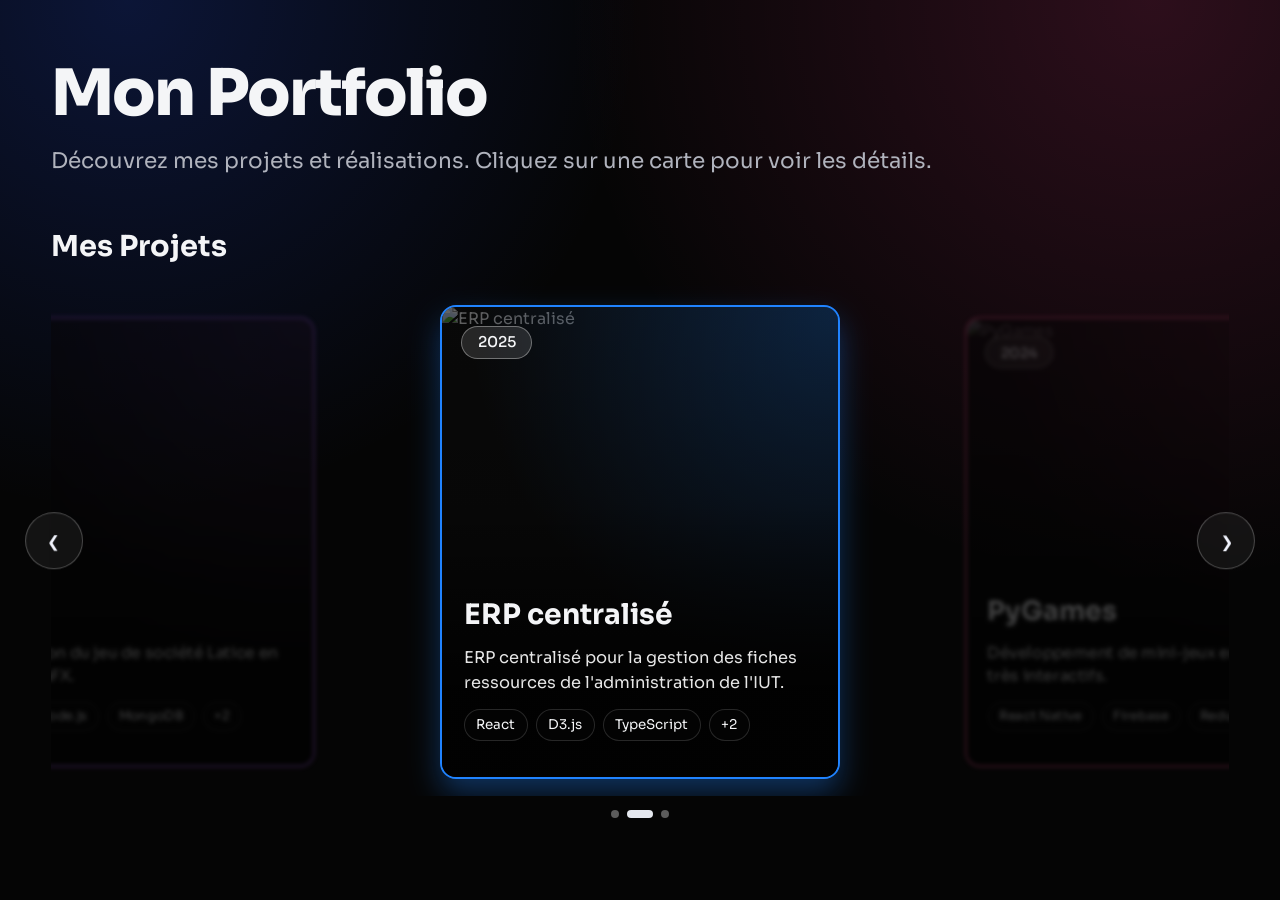
==== index.html @ 29da7b0f "Structure de base du portfolio" ====
<!DOCTYPE html>
<html lang="fr">
<head>
  <meta charset="UTF-8">
  <meta name="viewport" content="width=device-width, initial-scale=1">
  <title>Portfolio - Projets</title>
  <link rel="preconnect" href="https://fonts.googleapis.com">
  <link rel="preconnect" href="https://fonts.gstatic.com" crossorigin>
  <link href="https://fonts.googleapis.com/css2?family=Sora:wght@400;500;600;700;800&display=swap" rel="stylesheet">
  <link href="https://cdn.jsdelivr.net/npm/bootstrap@5.3.8/dist/css/bootstrap.min.css" rel="stylesheet" integrity="sha384-sRIl4kxILFvY47J16cr9ZwB07vP4J8+LH7qKQnuqkuIAvNWLzeN8tE5YBujZqJLB" crossorigin="anonymous">
  <link rel="stylesheet" href="./styles.css">
</head>

<!-- python -m http.server 5500 
    http://localhost:5500/index.html
-->

<body data-page="home">
  <div class="portfolio-shell">
    <header class="hero container-fluid px-0">
      <h1 class="hero-title">Mon Portfolio</h1>
      <p class="hero-subtitle">Découvrez mes projets et réalisations. Cliquez sur une carte pour voir les détails.</p>
    </header>

    <section class="projects-section container-fluid px-0">
      <h2 class="section-title">Mes Projets</h2>
      <div class="cards-carousel" id="projects-carousel">
        <button class="carousel-nav carousel-nav-prev" id="carousel-prev" type="button" aria-label="Projet précédent">
          &#8249;
        </button>
        <div class="cards-scroller" id="cards-scroller" aria-label="Liste des projets"></div>
        <button class="carousel-nav carousel-nav-next" id="carousel-next" type="button" aria-label="Projet suivant">
          &#8250;
        </button>
      </div>
      <div class="carousel-dots" id="carousel-dots" aria-label="Navigation des projets"></div>
    </section>
  </div>

  <script src="./projects.js"></script>
  <script src="./script.js"></script>
</body>
</html>
---- styles.css ----
:root {
  --bg: #050505;
  --surface: #0d0d0d;
  --text: #f4f5f7;
  --muted: #b0b3bd;
  --line: rgba(255, 255, 255, 0.14);
}

* {
  box-sizing: border-box;
}

html,
body {
  min-height: 100%;
}

body {
  margin: 0;
  font-family: "Sora", sans-serif;
  background:
    radial-gradient(circle at 10% 0%, rgba(38, 86, 255, 0.2) 0, rgba(0, 0, 0, 0) 35%),
    radial-gradient(circle at 90% 0%, rgba(255, 64, 146, 0.16) 0, rgba(0, 0, 0, 0) 40%),
    var(--bg);
  color: var(--text);
}

.portfolio-shell {
  padding: 3.5rem clamp(1.25rem, 4vw, 5.5rem) 2.5rem;
}

.hero-title {
  font-size: clamp(2.3rem, 5vw, 4rem);
  font-weight: 800;
  letter-spacing: -0.03em;
  margin: 0 0 0.75rem;
}

.hero-subtitle {
  max-width: 65ch;
  color: var(--muted);
  font-size: clamp(1rem, 1.8vw, 1.35rem);
  margin: 0;
}

.projects-section {
  margin-top: 3.25rem;
  position: relative;
}

.section-title {
  font-size: clamp(1.8rem, 2.2vw, 2.4rem);
  margin: 0 0 1.35rem;
  font-weight: 700;
}

.cards-carousel {
  --card-size: min(78vw, 400px);
  --cards-gap: clamp(2rem, 9vw, 10rem);
  position: relative;
}

.cards-scroller {
  display: flex;
  gap: var(--cards-gap);
  overflow-x: auto;
  overflow-y: visible;
  padding: 1.2rem 0 1.1rem;
  padding-inline: calc((100% - var(--card-size)) / 2);
  scroll-snap-type: x mandatory;
  scroll-padding-inline: calc((100% - var(--card-size)) / 2);
  scroll-behavior: smooth;
  scrollbar-width: none;
  position: relative;
  z-index: 1;
}

.cards-scroller::-webkit-scrollbar {
  display: none;
}

.project-card {
  --accent: #2083ff;
  --glow: rgba(32, 131, 255, 0.35);
  width: var(--card-size);
  min-width: var(--card-size);
  border-radius: 1rem;
  border: 2px solid var(--accent);
  overflow: hidden;
  background: #0d0d0d;
  color: var(--text);
  position: relative;
  scroll-snap-align: center;
  flex: 0 0 auto;
  box-shadow: 0 0 0 transparent;
  transition: transform 0.28s ease, box-shadow 0.28s ease, filter 0.28s ease, opacity 0.28s ease;
}

.project-card.is-active {
  transform: scale(1);
  filter: saturate(1);
  opacity: 1;
  box-shadow: 0 14px 30px var(--glow);
}

.project-card.is-inactive {
  transform: scale(0.95);
  filter: blur(2px) brightness(0.45) saturate(0.75);
  opacity: 0.55;
}

.project-card:hover {
  transform: translateY(-4px);
  box-shadow: 0 14px 30px var(--glow);
  filter: saturate(1.1);
}

.project-card.is-inactive:hover {
  transform: scale(0.95);
  filter: blur(1.8px) brightness(0.47) saturate(0.75);
}

.project-media {
  position: absolute;
  inset: 0;
}

.project-image {
  width: 100%;
  height: 100%;
  object-fit: cover;
  filter: brightness(0.6);
}

.project-gradient {
  position: absolute;
  inset: 0;
  background:
    linear-gradient(to top, rgba(0, 0, 0, 0.9) 18%, rgba(0, 0, 0, 0.45) 58%, rgba(0, 0, 0, 0.35) 100%),
    radial-gradient(circle at top right, var(--glow), rgba(0, 0, 0, 0) 60%);
}

.project-body {
  position: relative;
  min-height: 470px;
  padding: 1.35rem;
  display: flex;
  flex-direction: column;
  justify-content: flex-end;
  gap: 0.9rem;
}

.project-badge {
  position: absolute;
  top: 1.2rem;
  left: 1.2rem;
  background: rgba(255, 255, 255, 0.12);
  border: 1px solid rgba(255, 255, 255, 0.35);
  border-radius: 999px;
  padding: 0.28rem 0.95rem;
  font-size: 0.93rem;
  font-weight: 500;
}

.project-title {
  font-size: clamp(1.55rem, 2.2vw, 1.9rem);
  font-weight: 700;
  margin: 0;
}

.project-summary {
  margin: 0;
  color: rgba(255, 255, 255, 0.9);
  font-size: 1.02rem;
}

.tech-list {
  display: flex;
  flex-wrap: wrap;
  gap: 0.5rem;
}

.tech-pill {
  background: rgba(5, 5, 5, 0.78);
  border: 1px solid var(--line);
  border-radius: 999px;
  padding: 0.28rem 0.72rem;
  font-size: 0.84rem;
}

.project-link {
  color: #ffffff;
  text-decoration: none;
  font-weight: 600;
  width: fit-content;
}

.project-link:hover {
  color: #ffffff;
  text-decoration: underline;
  text-underline-offset: 0.22rem;
}

.carousel-nav {
  position: absolute;
  top: 50%;
  transform: translateY(-50%);
  z-index: 5;
  width: 3.6rem;
  height: 3.6rem;
  border-radius: 50%;
  border: 1px solid rgba(255, 255, 255, 0.26);
  background: rgba(33, 33, 33, 0.52);
  color: #f3f5ff;
  backdrop-filter: blur(3px);
  display: grid;
  place-items: center;
  font-size: 2.2rem;
  line-height: 1;
  cursor: pointer;
  transition: background-color 0.2s ease, transform 0.2s ease, opacity 0.2s ease;
}

.carousel-nav:hover:not(:disabled) {
  background: rgba(55, 55, 55, 0.72);
}

.carousel-nav:disabled {
  cursor: not-allowed;
  opacity: 0.35;
}

.carousel-nav-prev {
  left: 0;
  transform: translate(-45%, -50%);
}

.carousel-nav-next {
  right: 0;
  transform: translate(45%, -50%);
}

.carousel-dots {
  margin-top: 0.85rem;
  display: flex;
  justify-content: center;
  gap: 0.5rem;
}

.carousel-dot {
  width: 0.52rem;
  height: 0.52rem;
  border-radius: 999px;
  background: rgba(255, 255, 255, 0.35);
  border: none;
  padding: 0;
  transition: width 0.2s ease, background-color 0.2s ease;
}

.carousel-dot.is-active {
  width: 1.6rem;
  background: #e5e8ef;
}

.sr-only {
  position: absolute;
  width: 1px;
  height: 1px;
  padding: 0;
  margin: -1px;
  overflow: hidden;
  clip: rect(0, 0, 0, 0);
  white-space: nowrap;
  border: 0;
}

.detail-page {
  min-height: 100vh;
}

.detail-hero {
  min-height: 58vh;
  padding: clamp(1rem, 2vw, 2rem) clamp(1rem, 6vw, 8rem);
  position: relative;
  display: flex;
  flex-direction: column;
  gap: 1.2rem;
}

.detail-back {
  width: fit-content;
  text-decoration: none;
  color: #ffffff;
  background: rgba(255, 255, 255, 0.12);
  border: 1px solid rgba(255, 255, 255, 0.34);
  border-radius: 0.7rem;
  padding: 0.5rem 1rem;
  font-weight: 600;
}

.detail-back:hover {
  color: #ffffff;
}

.detail-hero-media {
  position: absolute;
  inset: 0;
  z-index: -2;
}

.detail-hero-media img {
  width: 100%;
  height: 100%;
  object-fit: cover;
  filter: brightness(0.45) saturate(0.9);
}

.detail-overlay {
  position: absolute;
  inset: 0;
  z-index: -1;
  background:
    linear-gradient(140deg, color-mix(in srgb, var(--accent) 45%, #000 55%) 0%, rgba(0, 0, 0, 0.55) 52%, #050505 100%);
}

.detail-content {
  max-width: 860px;
  margin-top: auto;
  padding-bottom: 2.4rem;
}

.detail-year {
  display: inline-block;
  padding: 0.32rem 0.95rem;
  border-radius: 999px;
  border: 2px solid var(--accent);
  font-weight: 500;
}

.detail-title {
  font-size: clamp(2rem, 6vw, 4.2rem);
  margin: 1rem 0 1.1rem;
  font-weight: 800;
  letter-spacing: -0.03em;
}

.detail-description {
  margin: 0;
  color: rgba(255, 255, 255, 0.92);
  font-size: clamp(1rem, 1.9vw, 1.75rem);
  max-width: 66ch;
}

.detail-meta {
  margin-top: 1.6rem;
  display: flex;
  gap: 2rem;
  flex-wrap: wrap;
  color: rgba(255, 255, 255, 0.86);
}

.detail-main {
  padding: clamp(1.2rem, 4vw, 3.2rem) clamp(1rem, 6vw, 8rem) 3rem;
}

.detail-section {
  margin-bottom: 2.7rem;
}

.detail-section-title {
  font-size: clamp(1.7rem, 2.8vw, 2.7rem);
  margin-bottom: 1rem;
  font-weight: 700;
}

.detail-tags {
  display: flex;
  gap: 0.72rem;
  flex-wrap: wrap;
}

.detail-tag {
  border: 2px solid var(--accent);
  border-radius: 0.82rem;
  padding: 0.58rem 1rem;
  font-size: 1rem;
  background: rgba(11, 11, 11, 0.88);
}

.detail-grid {
  display: grid;
  grid-template-columns: repeat(3, minmax(0, 1fr));
  gap: 1rem;
}

.detail-card {
  border: 1px solid var(--line);
  background: #090909;
  border-radius: 0.95rem;
  padding: 1.15rem 1.2rem;
}

.detail-number {
  width: 2.7rem;
  aspect-ratio: 1 / 1;
  border-radius: 50%;
  display: grid;
  place-items: center;
  margin-bottom: 0.75rem;
  background: color-mix(in srgb, var(--accent) 32%, #000 68%);
  font-weight: 700;
}

.result-card {
  background: color-mix(in srgb, var(--accent) 20%, #070d25 80%);
  border: 2px solid var(--accent);
}

.empty-state {
  padding: 3rem 1.2rem;
  text-align: center;
  max-width: 620px;
  margin: 0 auto;
}

@media (max-width: 991px) {
  .project-card {
    width: min(84vw, 360px);
    min-width: min(84vw, 360px);
  }

  .cards-carousel {
    --card-size: min(84vw, 360px);
    --cards-gap: clamp(0.8rem, 6vw, 1.8rem);
  }

  .project-card.is-inactive {
    filter: blur(1.1px) brightness(0.6) saturate(0.85);
    opacity: 0.74;
  }

  .carousel-nav {
    width: 3rem;
    height: 3rem;
    font-size: 1.85rem;
  }

  .carousel-nav-prev {
    left: 0.2rem;
    transform: translateY(-50%);
  }

  .carousel-nav-next {
    right: 0.2rem;
    transform: translateY(-50%);
  }

  .detail-grid {
    grid-template-columns: 1fr;
  }
}
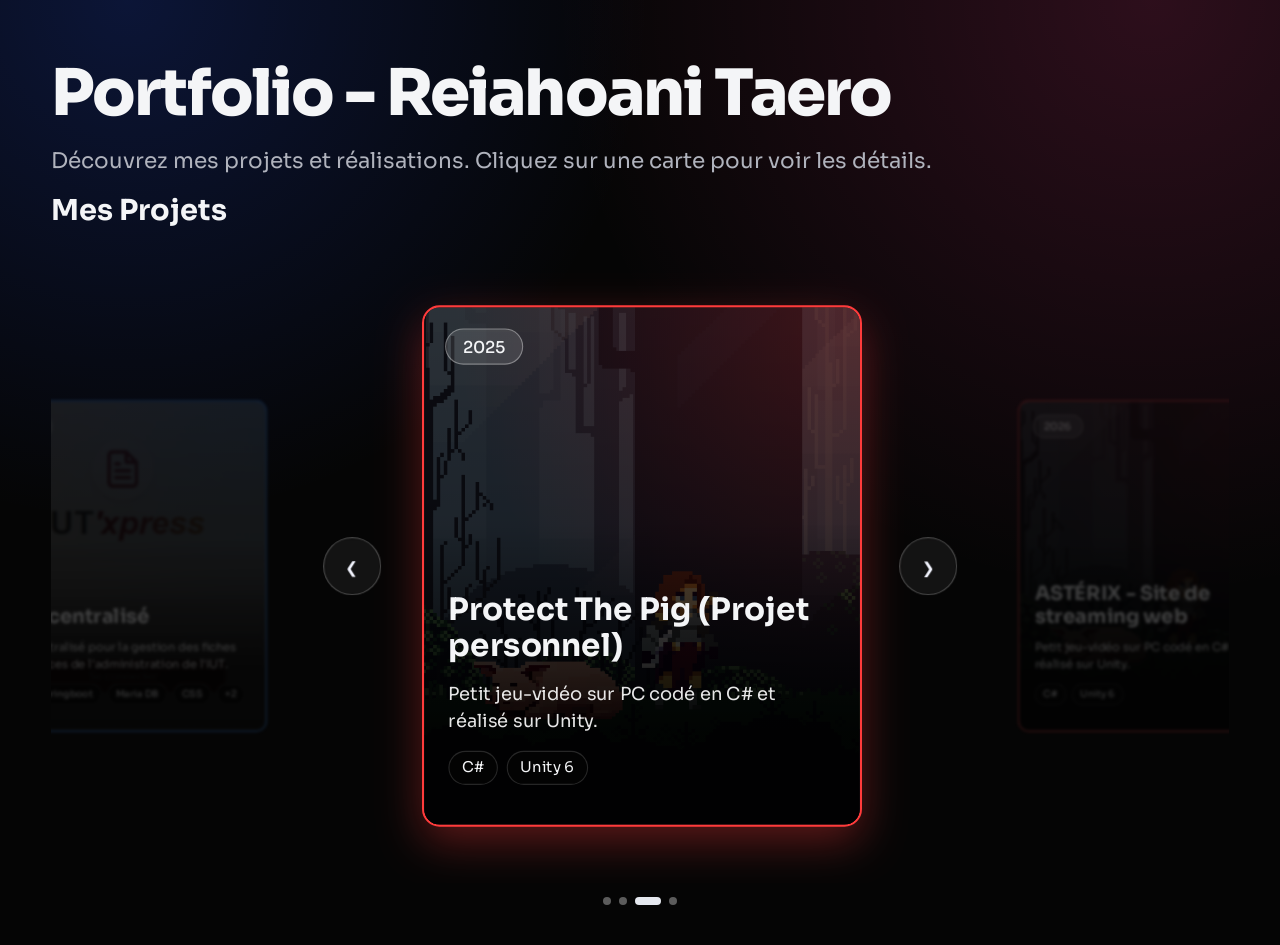
==== commit b823e2aa: "Portfolio bientôt terminé" ====
--- a/index.html
+++ b/index.html
@@ -18,7 +18,7 @@
 <body data-page="home">
   <div class="portfolio-shell">
     <header class="hero container-fluid px-0">
-      <h1 class="hero-title">Mon Portfolio</h1>
+      <h1 class="hero-title">Portfolio - Reiahoani Taero</h1> 
       <p class="hero-subtitle">Découvrez mes projets et réalisations. Cliquez sur une carte pour voir les détails.</p>
     </header>
 
--- a/styles.css
+++ b/styles.css
@@ -44,7 +44,7 @@
 }
 
 .projects-section {
-  margin-top: 3.25rem;
+  margin-top: 1rem;
   position: relative;
 }
 
@@ -65,7 +65,7 @@
   gap: var(--cards-gap);
   overflow-x: auto;
   overflow-y: visible;
-  padding: 1.2rem 0 1.1rem;
+  padding: 5rem 0;
   padding-inline: calc((100% - var(--card-size)) / 2);
   scroll-snap-type: x mandatory;
   scroll-padding-inline: calc((100% - var(--card-size)) / 2);
@@ -97,16 +97,18 @@
 }
 
 .project-card.is-active {
-  transform: scale(1);
+  transform: scale(1.1);
   filter: saturate(1);
   opacity: 1;
-  box-shadow: 0 14px 30px var(--glow);
+  box-shadow: 0 14px 40px var(--glow);
+  z-index: 2;
 }
 
 .project-card.is-inactive {
-  transform: scale(0.95);
+  transform: scale(0.70);
   filter: blur(2px) brightness(0.45) saturate(0.75);
   opacity: 0.55;
+  pointer-events: none;
 }
 
 .project-card:hover {
@@ -231,13 +233,13 @@
 }
 
 .carousel-nav-prev {
-  left: 0;
-  transform: translate(-45%, -50%);
+  left: 50%;
+  transform: translate(calc(-50% - (var(--card-size) / 2) - 5.5rem), -50%);
 }
 
 .carousel-nav-next {
-  right: 0;
-  transform: translate(45%, -50%);
+  left: 50%;
+  transform: translate(calc(-50% + (var(--card-size) / 2) + 5.5rem), -50%);
 }
 
 .carousel-dots {
@@ -458,4 +460,11 @@
   .detail-grid {
     grid-template-columns: 1fr;
   }
-}
+
+  a.detail-tag:hover {
+  background: var(--accent);
+  color: #000;
+  border-style: solid;
+  cursor: pointer;
+}
+}
